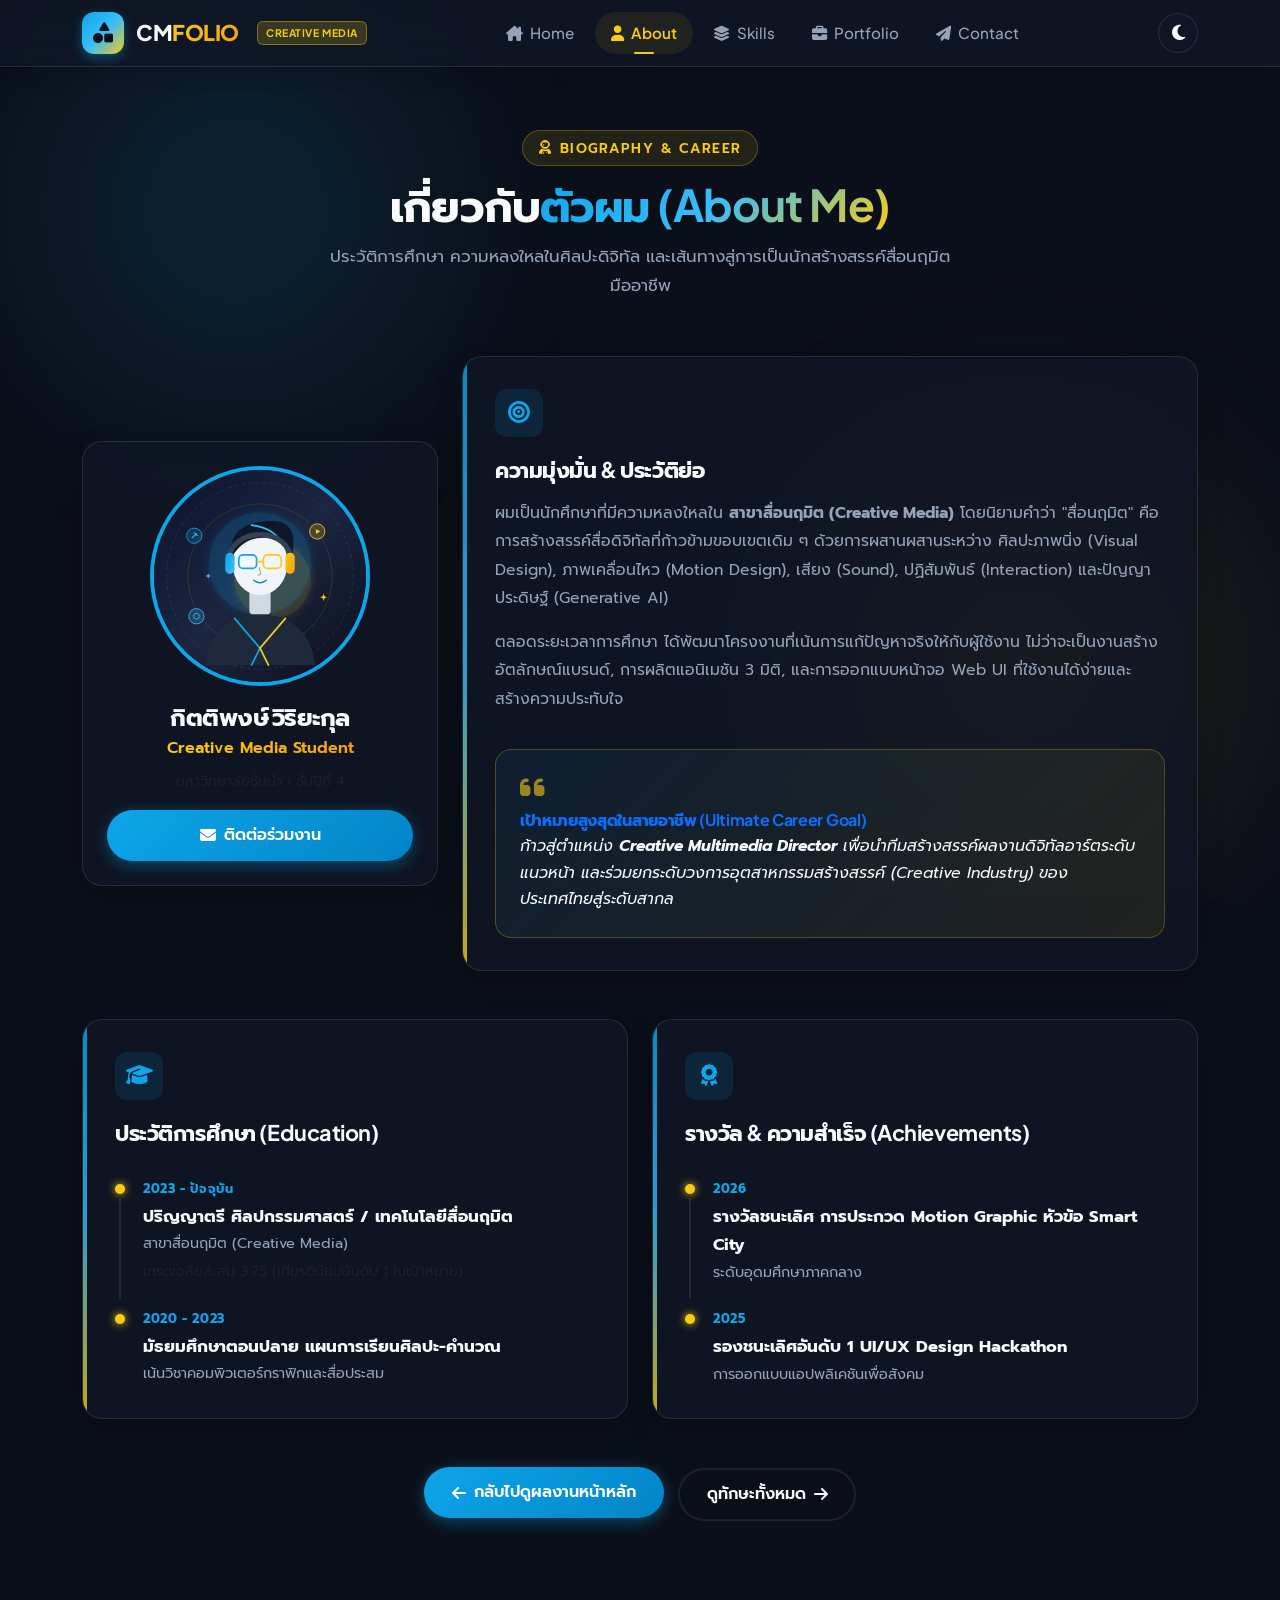
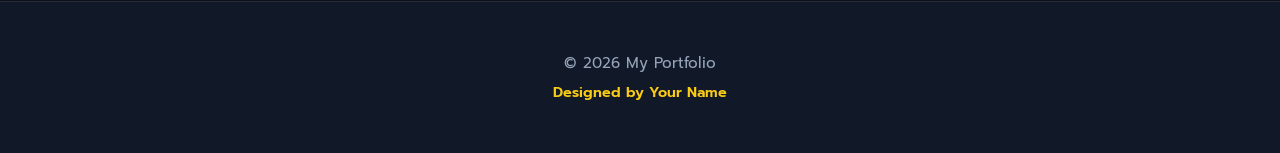
==== about.html @ be4bba14 "feat: initial commit for Creative Media portfolio landing page" ====
<!DOCTYPE html>
<html lang="th" data-theme="dark">
<head>
  <meta charset="UTF-8">
  <meta name="viewport" content="width=device-width, initial-scale=1.0">
  <title>About Me | เกี่ยวกับตัวผม - นักศึกษาสาขาสื่อนฤมิต</title>

  <!-- Favicon -->
  <link rel="icon" type="image/svg+xml" href="assets/images/favicon.svg">

  <!-- Google Fonts: Prompt & Plus Jakarta Sans -->
  <link rel="preconnect" href="https://fonts.googleapis.com">
  <link rel="preconnect" href="https://fonts.gstatic.com" crossorigin>
  <link href="https://fonts.googleapis.com/css2?family=Plus+Jakarta+Sans:ital,wght@0,300;0,400;0,500;0,600;0,700;0,800;1,400&family=Prompt:ital,wght@0,300;0,400;0,500;0,600;0,700;1,400&display=swap" rel="stylesheet">

  <!-- Bootstrap 5.3 CSS via CDN -->
  <link href="https://cdn.jsdelivr.net/npm/bootstrap@5.3.3/dist/css/bootstrap.min.css" rel="stylesheet">

  <!-- Font Awesome 6 Icons via CDN -->
  <link rel="stylesheet" href="https://cdnjs.cloudflare.com/ajax/libs/font-awesome/6.6.0/css/all.min.css">

  <!-- Custom CSS Files -->
  <link rel="stylesheet" href="assets/css/style.css">
  <link rel="stylesheet" href="assets/css/navbar.css">
  <link rel="stylesheet" href="assets/css/about.css">
  <link rel="stylesheet" href="assets/css/footer.css">
</head>
<body>

  <!-- Ambient Animated Glowing Orbs Background -->
  <div class="bg-ambient">
    <div class="ambient-orb-1"></div>
    <div class="ambient-orb-2"></div>
  </div>

  <!-- Preloader -->
  <div id="preloader">
    <div class="loader-spinner">
      <div class="loader-ring"></div>
      <div class="loader-ring"></div>
      <div class="loader-ring"></div>
    </div>
    <div class="loader-text">ABOUT ME • CREATIVE MEDIA</div>
  </div>

  <!-- Navigation Bar -->
  <header>
    <nav class="navbar navbar-expand-lg custom-navbar scrolled">
      <div class="container">
        <a class="navbar-brand-custom" href="index.html#home">
          <div class="brand-icon-wrapper">
            <i class="fa-solid fa-shapes"></i>
          </div>
          <span class="brand-text">CM<span class="text-gradient-yellow">FOLIO</span></span>
          <span class="brand-badge d-none d-sm-inline">CREATIVE MEDIA</span>
        </a>

        <div class="d-flex align-items-center gap-2 order-lg-last">
          <button class="theme-toggle-btn" id="themeToggleBtn" type="button" aria-label="Toggle Theme" title="สลับโหมดสว่าง/มืด">
            <i class="fa-solid fa-moon" id="themeIcon"></i>
          </button>
          <button class="navbar-toggler navbar-toggler-custom d-lg-none" type="button" data-bs-toggle="collapse" data-bs-target="#navbarContent">
            <i class="fa-solid fa-bars-staggered"></i>
          </button>
        </div>

        <div class="collapse navbar-collapse navbar-collapse-custom" id="navbarContent">
          <ul class="navbar-nav mx-auto mb-2 mb-lg-0">
            <li class="nav-item"><a class="nav-link" href="index.html#home"><i class="fa-solid fa-house-chimney me-1"></i> Home</a></li>
            <li class="nav-item"><a class="nav-link active" href="about.html"><i class="fa-solid fa-user me-1"></i> About</a></li>
            <li class="nav-item"><a class="nav-link" href="skills.html"><i class="fa-solid fa-layer-group me-1"></i> Skills</a></li>
            <li class="nav-item"><a class="nav-link" href="portfolio.html"><i class="fa-solid fa-briefcase me-1"></i> Portfolio</a></li>
            <li class="nav-item"><a class="nav-link" href="contact.html"><i class="fa-solid fa-paper-plane me-1"></i> Contact</a></li>
          </ul>
        </div>
      </div>
    </nav>
  </header>

  <!-- Main Content: Detailed About Section -->
  <main style="padding-top: 130px; padding-bottom: 80px;">
    <div class="container">
      <!-- Section Header -->
      <div class="section-header reveal-init">
        <span class="section-tag"><i class="fa-solid fa-user-astronaut"></i> Biography & Career</span>
        <h1 class="section-title">เกี่ยวกับ<span class="text-gradient">ตัวผม (About Me)</span></h1>
        <p class="section-subtitle">
          ประวัติการศึกษา ความหลงใหลในศิลปะดิจิทัล และเส้นทางสู่การเป็นนักสร้างสรรค์สื่อนฤมิตมืออาชีพ
        </p>
      </div>

      <div class="row g-4 align-items-center mb-5">
        <div class="col-lg-4 text-center reveal-init">
          <div class="glass-card p-4 text-center">
            <img src="assets/images/avatar.svg" alt="รูปโปรไฟล์" style="width: 220px; height: 220px; border-radius: 50%; border: 4px solid var(--primary-blue);" class="mb-3">
            <h3 class="fs-4 fw-bold mb-1">กิตติพงษ์ วิริยะกุล</h3>
            <p class="text-gradient-yellow fw-semibold mb-2">Creative Media Student</p>
            <p class="small text-muted mb-3">มหาวิทยาลัยชั้นนำ • ชั้นปีที่ 4</p>
            <a href="contact.html" class="btn-primary-custom w-100 justify-content-center">
              <i class="fa-solid fa-envelope"></i> ติดต่อร่วมงาน
            </a>
          </div>
        </div>

        <div class="col-lg-8 reveal-init reveal-delay-1">
          <div class="glass-card about-card">
            <div class="about-card-icon">
              <i class="fa-solid fa-bullseye"></i>
            </div>
            <h3 class="about-card-title">ความมุ่งมั่น & ประวัติย่อ</h3>
            <p class="about-card-desc">
              ผมเป็นนักศึกษาที่มีความหลงใหลใน <strong>สาขาสื่อนฤมิต (Creative Media)</strong> โดยนิยามคำว่า "สื่อนฤมิต" คือการสร้างสรรค์สื่อดิจิทัลที่ก้าวข้ามขอบเขตเดิม ๆ ด้วยการผสานผสานระหว่าง ศิลปะภาพนิ่ง (Visual Design), ภาพเคลื่อนไหว (Motion Design), เสียง (Sound), ปฏิสัมพันธ์ (Interaction) และปัญญาประดิษฐ์ (Generative AI)
            </p>
            <p class="about-card-desc">
              ตลอดระยะเวลาการศึกษา ได้พัฒนาโครงงานที่เน้นการแก้ปัญหาจริงให้กับผู้ใช้งาน ไม่ว่าจะเป็นงานสร้างอัตลักษณ์แบรนด์, การผลิตแอนิเมชัน 3 มิติ, และการออกแบบหน้าจอ Web UI ที่ใช้งานได้ง่ายและสร้างความประทับใจ
            </p>

            <div class="goal-quote-box">
              <i class="fa-solid fa-quote-left quote-icon"></i>
              <h5 class="fs-6 fw-bold mb-1 text-primary">เป้าหมายสูงสุดในสายอาชีพ (Ultimate Career Goal)</h5>
              <p class="goal-text mb-0">
                ก้าวสู่ตำแหน่ง <strong>Creative Multimedia Director</strong> เพื่อนำทีมสร้างสรรค์ผลงานดิจิทัลอาร์ตระดับแนวหน้า และร่วมยกระดับวงการอุตสาหกรรมสร้างสรรค์ (Creative Industry) ของประเทศไทยสู่ระดับสากล
              </p>
            </div>
          </div>
        </div>
      </div>

      <!-- Education & Timeline -->
      <div class="row g-4 mb-5">
        <div class="col-lg-6 reveal-init">
          <div class="glass-card about-card">
            <div class="about-card-icon">
              <i class="fa-solid fa-graduation-cap"></i>
            </div>
            <h3 class="about-card-title">ประวัติการศึกษา (Education)</h3>
            <div class="education-timeline mt-3">
              <div class="education-item">
                <div class="edu-year">2023 - ปัจจุบัน</div>
                <div class="edu-degree">ปริญญาตรี ศิลปกรรมศาสตร์ / เทคโนโลยีสื่อนฤมิต</div>
                <div class="edu-school">สาขาสื่อนฤมิต (Creative Media)</div>
                <div class="small text-muted mt-1">เกรดเฉลี่ยสะสม 3.75 (เกียรตินิยมอันดับ 1 ในเป้าหมาย)</div>
              </div>
              <div class="education-item">
                <div class="edu-year">2020 - 2023</div>
                <div class="edu-degree">มัธยมศึกษาตอนปลาย แผนการเรียนศิลปะ-คำนวณ</div>
                <div class="edu-school">เน้นวิชาคอมพิวเตอร์กราฟิกและสื่อประสม</div>
              </div>
            </div>
          </div>
        </div>

        <div class="col-lg-6 reveal-init reveal-delay-1">
          <div class="glass-card about-card">
            <div class="about-card-icon">
              <i class="fa-solid fa-award"></i>
            </div>
            <h3 class="about-card-title">รางวัล & ความสำเร็จ (Achievements)</h3>
            <div class="education-timeline mt-3">
              <div class="education-item">
                <div class="edu-year">2026</div>
                <div class="edu-degree">รางวัลชนะเลิศ การประกวด Motion Graphic หัวข้อ Smart City</div>
                <div class="edu-school">ระดับอุดมศึกษาภาคกลาง</div>
              </div>
              <div class="education-item">
                <div class="edu-year">2025</div>
                <div class="edu-degree">รองชนะเลิศอันดับ 1 UI/UX Design Hackathon</div>
                <div class="edu-school">การออกแบบแอปพลิเคชันเพื่อสังคม</div>
              </div>
            </div>
          </div>
        </div>
      </div>

      <!-- Back to Landing Page CTA -->
      <div class="text-center mt-4">
        <a href="index.html#portfolio" class="btn-primary-custom me-2">
          <i class="fa-solid fa-arrow-left"></i> กลับไปดูผลงานหน้าหลัก
        </a>
        <a href="skills.html" class="btn-outline-custom">
          ดูทักษะทั้งหมด <i class="fa-solid fa-arrow-right"></i>
        </a>
      </div>
    </div>
  </main>

  <!-- Footer -->
  <footer class="site-footer">
    <div class="container text-center">
      <p class="copyright-text">© 2026 My Portfolio</p>
      <p class="designer-text">Designed by Your Name</p>
    </div>
  </footer>

  <!-- Scripts -->
  <script src="https://cdn.jsdelivr.net/npm/bootstrap@5.3.3/dist/js/bootstrap.bundle.min.js"></script>
  <script src="assets/js/theme.js"></script>
  <script src="assets/js/animations.js"></script>
  <script src="assets/js/main.js"></script>
</body>
</html>
---- assets/css/style.css ----
/* ===================================================================
   * STYLESHEET: Global Variables & Base Theme
   * Project: Creative Media Student Portfolio
   * Description: Colors, Typography, Glassmorphism, Dark/Light Themes
   =================================================================== */

@import url('https://fonts.googleapis.com/css2?family=Plus+Jakarta+Sans:wght@300;400;500;600;700;800&family=Prompt:wght@300;400;500;600;700&display=swap');

/* --- Root Variables: Dark Mode by Default (Modern Creative Aesthetic) --- */
:root {
  /* Typography */
  --font-heading: 'Plus Jakarta Sans', 'Prompt', sans-serif;
  --font-body: 'Prompt', 'Plus Jakarta Sans', sans-serif;

  /* Theme Palette: Blue & Yellow Creative Media Concept */
  --primary-blue: #0ea5e9;
  --primary-blue-hover: #0284c7;
  --primary-blue-deep: #0369a1;
  --accent-blue-glow: rgba(14, 165, 233, 0.4);

  --accent-yellow: #facc15;
  --accent-yellow-hover: #eab308;
  --accent-yellow-warm: #f59e0b;
  --accent-yellow-glow: rgba(250, 204, 21, 0.35);

  --gradient-primary: linear-gradient(135deg, #0ea5e9 0%, #38bdf8 50%, #facc15 100%);
  --gradient-secondary: linear-gradient(135deg, #facc15 0%, #f59e0b 50%, #0ea5e9 100%);
  --gradient-hero: radial-gradient(circle at 20% 20%, rgba(14, 165, 233, 0.18) 0%, transparent 45%),
                         radial-gradient(circle at 80% 80%, rgba(250, 204, 21, 0.12) 0%, transparent 45%);

  /* Default Dark Mode Surface Colors */
  --bg-body: #0b0f19;
  --bg-surface: #111827;
  --bg-surface-elevated: #1e293b;
  --text-main: #f8fafc;
  --text-muted: #94a3b8;
  --text-light: #cbd5e1;
  --border-subtle: rgba(255, 255, 255, 0.08);
  --border-hover: rgba(14, 165, 233, 0.4);

  /* Glassmorphism Variables */
  --glass-bg: rgba(17, 24, 39, 0.7);
  --glass-border: rgba(255, 255, 255, 0.1);
  --glass-shadow: 0 8px 32px 0 rgba(0, 0, 0, 0.37);
  --glass-blur: blur(16px);

  /* Component Shadows */
  --card-shadow: 0 10px 30px -10px rgba(0, 0, 0, 0.5);
  --card-shadow-hover: 0 20px 40px -12px rgba(14, 165, 233, 0.25);

  /* Transitions */
  --transition-fast: 0.2s cubic-bezier(0.4, 0, 0.2, 1);
  --transition-normal: 0.3s cubic-bezier(0.4, 0, 0.2, 1);
  --transition-slow: 0.5s cubic-bezier(0.4, 0, 0.2, 1);
  --transition-bounce: 0.4s cubic-bezier(0.68, -0.55, 0.265, 1.55);
}

/* --- Light Mode Variables --- */
[data-theme="light"] {
  --bg-body: #f8fafc;
  --bg-surface: #ffffff;
  --bg-surface-elevated: #f1f5f9;
  --text-main: #0f172a;
  --text-muted: #64748b;
  --text-light: #475569;
  --border-subtle: rgba(0, 0, 0, 0.08);
  --border-hover: rgba(14, 165, 233, 0.5);

  --gradient-hero: radial-gradient(circle at 20% 20%, rgba(14, 165, 233, 0.12) 0%, transparent 45%),
                         radial-gradient(circle at 80% 80%, rgba(250, 204, 21, 0.15) 0%, transparent 45%);

  --glass-bg: rgba(255, 255, 255, 0.8);
  --glass-border: rgba(0, 0, 0, 0.06);
  --glass-shadow: 0 8px 30px 0 rgba(14, 165, 233, 0.08);

  --card-shadow: 0 10px 25px -5px rgba(0, 0, 0, 0.06);
  --card-shadow-hover: 0 20px 35px -10px rgba(14, 165, 233, 0.18);
}

/* --- Global Reset & Base Styling --- */
*, *::before, *::after {
  box-sizing: border-box;
  margin: 0;
  padding: 0;
}

html {
  scroll-behavior: smooth;
  scroll-padding-top: 85px; /* Offset for sticky navbar */
}

body {
  font-family: var(--font-body);
  background-color: var(--bg-body);
  color: var(--text-main);
  line-height: 1.7;
  overflow-x: hidden;
  transition: background-color var(--transition-normal), color var(--transition-normal);
  position: relative;
}

/* Background Ambient Orbs */
.bg-ambient {
  position: fixed;
  top: 0;
  left: 0;
  width: 100vw;
  height: 100vh;
  pointer-events: none;
  z-index: -1;
  overflow: hidden;
}

.ambient-orb-1 {
  position: absolute;
  top: -10%;
  left: -5%;
  width: 50vw;
  height: 50vw;
  max-width: 600px;
  max-height: 600px;
  background: radial-gradient(circle, rgba(14, 165, 233, 0.16) 0%, transparent 70%);
  border-radius: 50%;
  filter: blur(60px);
  animation: floatOrb 18s ease-in-out infinite alternate;
}

.ambient-orb-2 {
  position: absolute;
  bottom: -10%;
  right: -5%;
  width: 55vw;
  height: 55vw;
  max-width: 650px;
  max-height: 650px;
  background: radial-gradient(circle, rgba(250, 204, 21, 0.12) 0%, transparent 70%);
  border-radius: 50%;
  filter: blur(70px);
  animation: floatOrb 22s ease-in-out infinite alternate-reverse;
}

@keyframes floatOrb {
  0% { transform: translate(0, 0) scale(1); }
  50% { transform: translate(40px, -30px) scale(1.08); }
  100% { transform: translate(-30px, 40px) scale(0.95); }
}

/* --- Typography --- */
h1, h2, h3, h4, h5, h6 {
  font-family: var(--font-heading);
  font-weight: 700;
  color: var(--text-main);
  letter-spacing: -0.02em;
}

a {
  text-decoration: none;
  color: inherit;
  transition: color var(--transition-fast);
}

/* --- Reusable Components & Utilities --- */

/* Gradient Text Effect */
.text-gradient {
  background: var(--gradient-primary);
  -webkit-background-clip: text;
  -webkit-text-fill-color: transparent;
  background-clip: text;
  display: inline-block;
}

.text-gradient-yellow {
  background: linear-gradient(135deg, #facc15 0%, #f59e0b 100%);
  -webkit-background-clip: text;
  -webkit-text-fill-color: transparent;
  background-clip: text;
  display: inline-block;
}

/* Section Header Styles */
.section-header {
  margin-bottom: 3.5rem;
  text-align: center;
  position: relative;
}

.section-tag {
  display: inline-flex;
  align-items: center;
  gap: 0.5rem;
  font-size: 0.85rem;
  font-weight: 600;
  text-transform: uppercase;
  letter-spacing: 0.1em;
  color: var(--accent-yellow);
  background: rgba(250, 204, 21, 0.1);
  border: 1px solid rgba(250, 204, 21, 0.25);
  padding: 0.35rem 1rem;
  border-radius: 9999px;
  margin-bottom: 0.75rem;
}

.section-title {
  font-size: 2.25rem;
  margin-bottom: 0.75rem;
}

@media (min-width: 768px) {
  .section-title {
    font-size: 2.75rem;
  }
}

.section-subtitle {
  font-size: 1.05rem;
  color: var(--text-muted);
  max-width: 620px;
  margin: 0 auto;
}

/* Glassmorphism Card Utility */
.glass-card {
  background: var(--glass-bg);
  backdrop-filter: var(--glass-blur);
  -webkit-backdrop-filter: var(--glass-blur);
  border: 1px solid var(--glass-border);
  border-radius: 1.25rem;
  box-shadow: var(--card-shadow);
  transition: transform var(--transition-normal), box-shadow var(--transition-normal), border-color var(--transition-normal);
}

.glass-card:hover {
  border-color: var(--border-hover);
  box-shadow: var(--card-shadow-hover);
  transform: translateY(-5px);
}

/* Buttons */
.btn-primary-custom {
  background: linear-gradient(135deg, var(--primary-blue) 0%, #0284c7 100%);
  color: #ffffff !important;
  font-weight: 600;
  border: none;
  border-radius: 9999px;
  padding: 0.75rem 1.75rem;
  display: inline-flex;
  align-items: center;
  gap: 0.5rem;
  box-shadow: 0 4px 15px var(--accent-blue-glow);
  transition: all var(--transition-normal);
  position: relative;
  overflow: hidden;
  z-index: 1;
}

.btn-primary-custom::after {
  content: '';
  position: absolute;
  top: 0;
  left: 0;
  width: 100%;
  height: 100%;
  background: linear-gradient(135deg, var(--accent-yellow) 0%, var(--accent-yellow-warm) 100%);
  opacity: 0;
  transition: opacity var(--transition-normal);
  z-index: -1;
  border-radius: 9999px;
}

.btn-primary-custom:hover {
  color: #0f172a !important;
  transform: translateY(-3px) scale(1.02);
  box-shadow: 0 8px 25px var(--accent-yellow-glow);
}

.btn-primary-custom:hover::after {
  opacity: 1;
}

.btn-outline-custom {
  background: transparent;
  color: var(--text-main) !important;
  font-weight: 600;
  border: 2px solid var(--border-subtle);
  border-radius: 9999px;
  padding: 0.7rem 1.65rem;
  display: inline-flex;
  align-items: center;
  gap: 0.5rem;
  transition: all var(--transition-normal);
  backdrop-filter: blur(8px);
}

.btn-outline-custom:hover {
  border-color: var(--accent-yellow);
  color: var(--accent-yellow) !important;
  background: rgba(250, 204, 21, 0.08);
  transform: translateY(-3px);
  box-shadow: 0 6px 20px rgba(250, 204, 21, 0.15);
}

/* Custom Scrollbar */
::-webkit-scrollbar {
  width: 10px;
}

::-webkit-scrollbar-track {
  background: var(--bg-body);
}

::-webkit-scrollbar-thumb {
  background: var(--bg-surface-elevated);
  border-radius: 5px;
  border: 2px solid var(--bg-body);
}

::-webkit-scrollbar-thumb:hover {
  background: var(--primary-blue);
}

/* --- Preloader Loading Animation --- */
#preloader {
  position: fixed;
  top: 0;
  left: 0;
  width: 100%;
  height: 100%;
  background-color: var(--bg-body);
  display: flex;
  flex-direction: column;
  align-items: center;
  justify-content: center;
  z-index: 99999;
  transition: opacity 0.6s ease, visibility 0.6s ease;
}

#preloader.loaded {
  opacity: 0;
  visibility: hidden;
  pointer-events: none;
}

.loader-spinner {
  width: 60px;
  height: 60px;
  position: relative;
}

.loader-ring {
  box-sizing: border-box;
  display: block;
  position: absolute;
  width: 50px;
  height: 50px;
  margin: 5px;
  border: 4px solid var(--primary-blue);
  border-radius: 50%;
  animation: loaderRing 1.2s cubic-bezier(0.5, 0, 0.5, 1) infinite;
  border-color: var(--primary-blue) transparent transparent transparent;
}

.loader-ring:nth-child(1) { animation-delay: -0.45s; border-top-color: var(--accent-yellow); }
.loader-ring:nth-child(2) { animation-delay: -0.3s; border-top-color: var(--primary-blue); }
.loader-ring:nth-child(3) { animation-delay: -0.15s; border-top-color: #38bdf8; }

.loader-text {
  margin-top: 1.5rem;
  font-weight: 600;
  font-size: 0.95rem;
  letter-spacing: 0.15em;
  text-transform: uppercase;
  color: var(--text-muted);
}

@keyframes loaderRing {
  0% { transform: rotate(0deg); }
  100% { transform: rotate(360deg); }
}

/* --- Scroll Reveal Animations (Used by JS) --- */
.reveal-init {
  opacity: 0;
  transform: translateY(30px);
  transition: opacity 0.8s cubic-bezier(0.16, 1, 0.3, 1), transform 0.8s cubic-bezier(0.16, 1, 0.3, 1);
}

.reveal-active {
  opacity: 1 !important;
  transform: translateY(0) !important;
}

/* Delay helpers */
.reveal-delay-1 { transition-delay: 0.1s; }
.reveal-delay-2 { transition-delay: 0.2s; }
.reveal-delay-3 { transition-delay: 0.3s; }
.reveal-delay-4 { transition-delay: 0.4s; }
---- assets/css/navbar.css ----
/* ===================================================================
   * STYLESHEET: Navigation Bar & Header
   * Section: Header / Navigation Menu
   =================================================================== */

.custom-navbar {
  position: fixed;
  top: 0;
  left: 0;
  width: 100%;
  z-index: 1030;
  padding: 1.25rem 0;
  transition: all var(--transition-normal);
  background: transparent;
}

/* Scrolled state with Glassmorphism */
.custom-navbar.scrolled {
  padding: 0.75rem 0;
  background: var(--glass-bg);
  backdrop-filter: var(--glass-blur);
  -webkit-backdrop-filter: var(--glass-blur);
  border-bottom: 1px solid var(--glass-border);
  box-shadow: 0 4px 20px rgba(0, 0, 0, 0.15);
}

/* Brand Logo */
.navbar-brand-custom {
  display: flex;
  align-items: center;
  gap: 0.75rem;
  font-family: var(--font-heading);
  font-weight: 800;
  font-size: 1.35rem;
  color: var(--text-main);
  text-decoration: none;
}

.brand-icon-wrapper {
  width: 42px;
  height: 42px;
  border-radius: 12px;
  background: var(--gradient-primary);
  display: flex;
  align-items: center;
  justify-content: center;
  color: #0b0f19;
  font-size: 1.25rem;
  box-shadow: 0 4px 12px var(--accent-blue-glow);
  transition: transform var(--transition-bounce);
}

.navbar-brand-custom:hover .brand-icon-wrapper {
  transform: rotate(12deg) scale(1.08);
}

.brand-text {
  letter-spacing: -0.02em;
}

.brand-badge {
  font-size: 0.65rem;
  font-weight: 700;
  padding: 0.15rem 0.5rem;
  background: rgba(250, 204, 21, 0.18);
  color: var(--accent-yellow);
  border: 1px solid rgba(250, 204, 21, 0.4);
  border-radius: 6px;
  letter-spacing: 0.05em;
  margin-left: 0.4rem;
  vertical-align: middle;
}

/* Nav Items */
.navbar-nav .nav-link {
  font-family: var(--font-heading);
  font-weight: 500;
  font-size: 0.95rem;
  color: var(--text-muted) !important;
  padding: 0.5rem 1rem !important;
  margin: 0 0.15rem;
  border-radius: 9999px;
  position: relative;
  transition: all var(--transition-fast);
}

.navbar-nav .nav-link:hover {
  color: var(--text-main) !important;
}

/* Active Nav Indicator with Blue/Yellow accents */
.navbar-nav .nav-link.active {
  color: var(--accent-yellow) !important;
  font-weight: 600;
  background: rgba(250, 204, 21, 0.08);
}

.navbar-nav .nav-link::after {
  content: '';
  position: absolute;
  bottom: 0px;
  left: 50%;
  transform: translateX(-50%) scaleX(0);
  width: 20px;
  height: 2px;
  background: var(--accent-yellow);
  border-radius: 2px;
  transition: transform var(--transition-normal);
}

.navbar-nav .nav-link.active::after {
  transform: translateX(-50%) scaleX(1);
}

/* Dark / Light Mode Toggle Button */
.theme-toggle-btn {
  background: var(--glass-bg);
  border: 1px solid var(--glass-border);
  color: var(--text-main);
  width: 40px;
  height: 40px;
  border-radius: 50%;
  display: flex;
  align-items: center;
  justify-content: center;
  font-size: 1.1rem;
  cursor: pointer;
  transition: all var(--transition-normal);
  outline: none;
}

.theme-toggle-btn:hover {
  border-color: var(--accent-yellow);
  color: var(--accent-yellow);
  transform: rotate(30deg);
  box-shadow: 0 0 15px var(--accent-yellow-glow);
}

/* Custom Hamburger Toggler for Mobile */
.navbar-toggler-custom {
  border: 1px solid var(--border-subtle);
  background: var(--glass-bg);
  padding: 0.5rem 0.75rem;
  border-radius: 10px;
  color: var(--text-main);
  font-size: 1.25rem;
  outline: none;
  cursor: pointer;
}

.navbar-toggler-custom:focus {
  box-shadow: 0 0 0 2px var(--primary-blue);
}

@media (max-width: 991.98px) {
  .navbar-collapse-custom {
    background: var(--glass-bg);
    backdrop-filter: var(--glass-blur);
    -webkit-backdrop-filter: var(--glass-blur);
    border: 1px solid var(--glass-border);
    border-radius: 1.25rem;
    padding: 1.5rem;
    margin-top: 1rem;
    box-shadow: var(--glass-shadow);
  }

  .navbar-nav .nav-link {
    padding: 0.75rem 1rem !important;
    margin-bottom: 0.25rem;
  }
}
---- assets/css/about.css ----
/* ===================================================================
   * STYLESHEET: About Me Section
   * Section: #about (Personal Bio, Education, Interests, Goals)
   =================================================================== */

.about-section {
  padding: 100px 0;
  position: relative;
}

/* Feature Highlights Grid */
.about-stats-grid {
  display: grid;
  grid-template-columns: repeat(auto-fit, minmax(140px, 1fr));
  gap: 1.25rem;
  margin-top: 2.5rem;
}

.stat-card {
  padding: 1.5rem 1rem;
  text-align: center;
  border-radius: 1rem;
}

.stat-number {
  font-family: var(--font-heading);
  font-size: 2.25rem;
  font-weight: 800;
  color: var(--accent-yellow);
  line-height: 1;
  margin-bottom: 0.35rem;
}

.stat-label {
  font-size: 0.85rem;
  color: var(--text-muted);
  font-weight: 500;
}

/* Info Cards for Bio, Education, Interests, Goals */
.about-card {
  padding: 2rem;
  height: 100%;
  display: flex;
  flex-direction: column;
  position: relative;
  overflow: hidden;
}

.about-card::before {
  content: '';
  position: absolute;
  top: 0;
  left: 0;
  width: 4px;
  height: 100%;
  background: var(--gradient-primary);
  opacity: 0.8;
}

.about-card-icon {
  width: 48px;
  height: 48px;
  border-radius: 12px;
  background: rgba(14, 165, 233, 0.12);
  color: var(--primary-blue);
  display: flex;
  align-items: center;
  justify-content: center;
  font-size: 1.35rem;
  margin-bottom: 1.25rem;
}

.about-card-title {
  font-size: 1.35rem;
  margin-bottom: 1rem;
  display: flex;
  align-items: center;
  gap: 0.5rem;
}

.about-card-desc {
  color: var(--text-muted);
  font-size: 0.98rem;
  line-height: 1.8;
}

/* Education Timeline Card */
.education-item {
  position: relative;
  padding-left: 1.75rem;
  margin-bottom: 1.5rem;
}

.education-item:last-child {
  margin-bottom: 0;
}

.education-item::before {
  content: '';
  position: absolute;
  left: 0;
  top: 6px;
  width: 10px;
  height: 10px;
  border-radius: 50%;
  background: var(--accent-yellow);
  box-shadow: 0 0 8px var(--accent-yellow);
}

.education-item::after {
  content: '';
  position: absolute;
  left: 4px;
  top: 20px;
  bottom: -15px;
  width: 2px;
  background: var(--border-subtle);
}

.education-item:last-child::after {
  display: none;
}

.edu-year {
  font-size: 0.8rem;
  font-weight: 700;
  color: var(--primary-blue);
  text-transform: uppercase;
  letter-spacing: 0.05em;
  margin-bottom: 0.2rem;
}

.edu-degree {
  font-weight: 700;
  font-size: 1.05rem;
  color: var(--text-main);
}

.edu-school {
  font-size: 0.9rem;
  color: var(--text-muted);
}

/* Interest Tags */
.interests-list {
  display: flex;
  flex-wrap: wrap;
  gap: 0.6rem;
  margin-top: 1rem;
}

.interest-tag {
  display: inline-flex;
  align-items: center;
  gap: 0.4rem;
  padding: 0.45rem 0.9rem;
  background: var(--bg-surface-elevated);
  border: 1px solid var(--border-subtle);
  border-radius: 9999px;
  font-size: 0.85rem;
  color: var(--text-light);
  transition: all var(--transition-fast);
}

.interest-tag:hover {
  background: rgba(14, 165, 233, 0.15);
  border-color: var(--primary-blue);
  color: var(--primary-blue);
  transform: translateY(-2px);
}

/* Career Goal Highlight Box */
.goal-quote-box {
  background: linear-gradient(135deg, rgba(14, 165, 233, 0.08) 0%, rgba(250, 204, 21, 0.08) 100%);
  border: 1px solid rgba(250, 204, 21, 0.25);
  border-radius: 1rem;
  padding: 1.5rem;
  margin-top: 1.25rem;
  position: relative;
}

.goal-quote-box i.quote-icon {
  font-size: 1.75rem;
  color: var(--accent-yellow);
  opacity: 0.6;
  margin-bottom: 0.5rem;
  display: block;
}

.goal-text {
  font-style: italic;
  font-size: 0.98rem;
  color: var(--text-main);
  line-height: 1.7;
}
---- assets/css/footer.css ----
/* ===================================================================
   * STYLESHEET: Footer & Scroll To Top
   * Section: Footer
   =================================================================== */

.site-footer {
  background: var(--bg-surface);
  border-top: 1px solid var(--border-subtle);
  padding: 3rem 0 2rem;
  position: relative;
}

.footer-top {
  display: flex;
  flex-direction: column;
  align-items: center;
  justify-content: space-between;
  gap: 1.5rem;
  padding-bottom: 2rem;
  border-bottom: 1px solid var(--border-subtle);
}

@media (min-width: 768px) {
  .footer-top {
    flex-direction: row;
  }
}

.footer-social-links {
  display: flex;
  gap: 0.75rem;
}

.social-circle-link {
  width: 40px;
  height: 40px;
  border-radius: 50%;
  background: var(--bg-surface-elevated);
  border: 1px solid var(--border-subtle);
  display: flex;
  align-items: center;
  justify-content: center;
  color: var(--text-muted);
  font-size: 1rem;
  transition: all var(--transition-normal);
}

.social-circle-link:hover {
  background: var(--primary-blue);
  color: #ffffff;
  border-color: var(--primary-blue);
  transform: translateY(-4px);
  box-shadow: 0 6px 15px var(--accent-blue-glow);
}

.footer-bottom {
  padding-top: 2rem;
  text-align: center;
}

.copyright-text {
  font-size: 0.95rem;
  color: var(--text-muted);
  margin-bottom: 0.25rem;
}

.designer-text {
  font-size: 0.9rem;
  color: var(--accent-yellow);
  font-weight: 600;
}

/* Scroll To Top Floating Button */
.scroll-to-top {
  position: fixed;
  bottom: 2rem;
  right: 2rem;
  width: 48px;
  height: 48px;
  border-radius: 50%;
  background: linear-gradient(135deg, var(--primary-blue) 0%, #0284c7 100%);
  color: #ffffff;
  border: none;
  display: flex;
  align-items: center;
  justify-content: center;
  font-size: 1.25rem;
  cursor: pointer;
  z-index: 1000;
  box-shadow: 0 6px 20px var(--accent-blue-glow);
  opacity: 0;
  visibility: hidden;
  transform: translateY(20px) scale(0.8);
  transition: all var(--transition-bounce);
}

.scroll-to-top.show {
  opacity: 1;
  visibility: visible;
  transform: translateY(0) scale(1);
}

.scroll-to-top:hover {
  background: linear-gradient(135deg, var(--accent-yellow) 0%, var(--accent-yellow-warm) 100%);
  color: #0b0f19;
  transform: translateY(-5px) scale(1.08);
  box-shadow: 0 10px 25px var(--accent-yellow-glow);
}
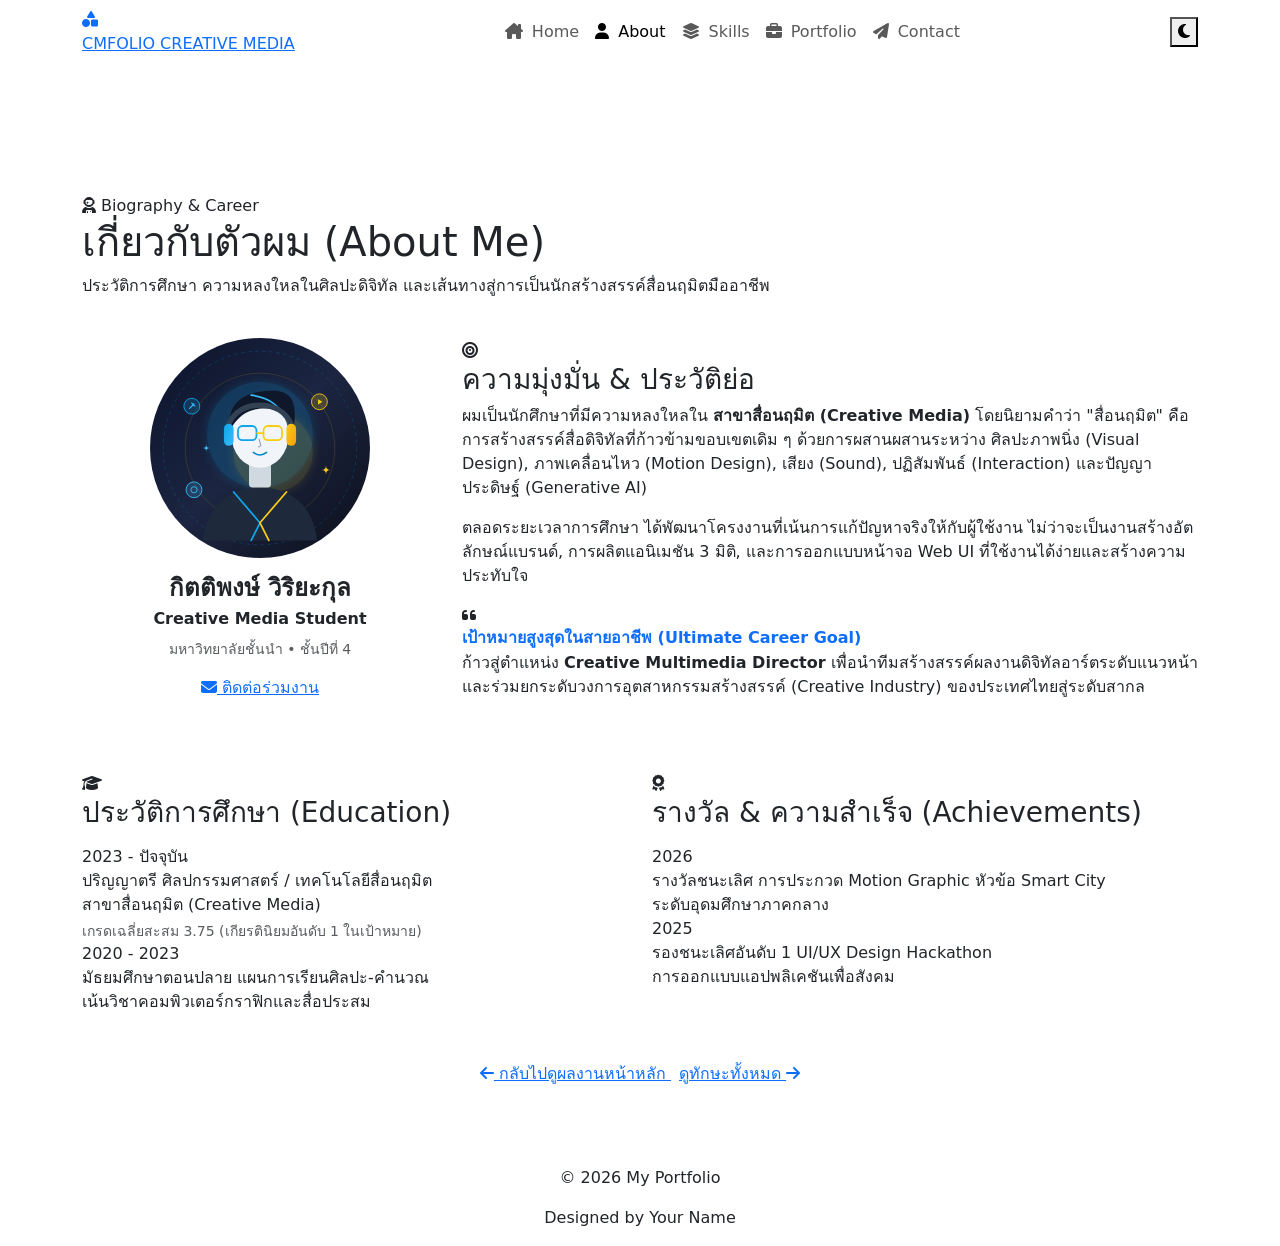
==== commit 6d5daaed: "Add files via upload" ====
--- a/about.html
+++ b/about.html
@@ -51,7 +51,7 @@
           <div class="brand-icon-wrapper">
             <i class="fa-solid fa-shapes"></i>
           </div>
-          <span class="brand-text">CM<span class="text-gradient-yellow">FOLIO</span></span>
+          <span class="brand-text">CM<span class="text-gradient-blue">FOLIO</span></span>
           <span class="brand-badge d-none d-sm-inline">CREATIVE MEDIA</span>
         </a>
 
@@ -94,7 +94,7 @@
           <div class="glass-card p-4 text-center">
             <img src="assets/images/avatar.svg" alt="รูปโปรไฟล์" style="width: 220px; height: 220px; border-radius: 50%; border: 4px solid var(--primary-blue);" class="mb-3">
             <h3 class="fs-4 fw-bold mb-1">กิตติพงษ์ วิริยะกุล</h3>
-            <p class="text-gradient-yellow fw-semibold mb-2">Creative Media Student</p>
+            <p class="text-gradient-blue fw-semibold mb-2">Creative Media Student</p>
             <p class="small text-muted mb-3">มหาวิทยาลัยชั้นนำ • ชั้นปีที่ 4</p>
             <a href="contact.html" class="btn-primary-custom w-100 justify-content-center">
               <i class="fa-solid fa-envelope"></i> ติดต่อร่วมงาน
